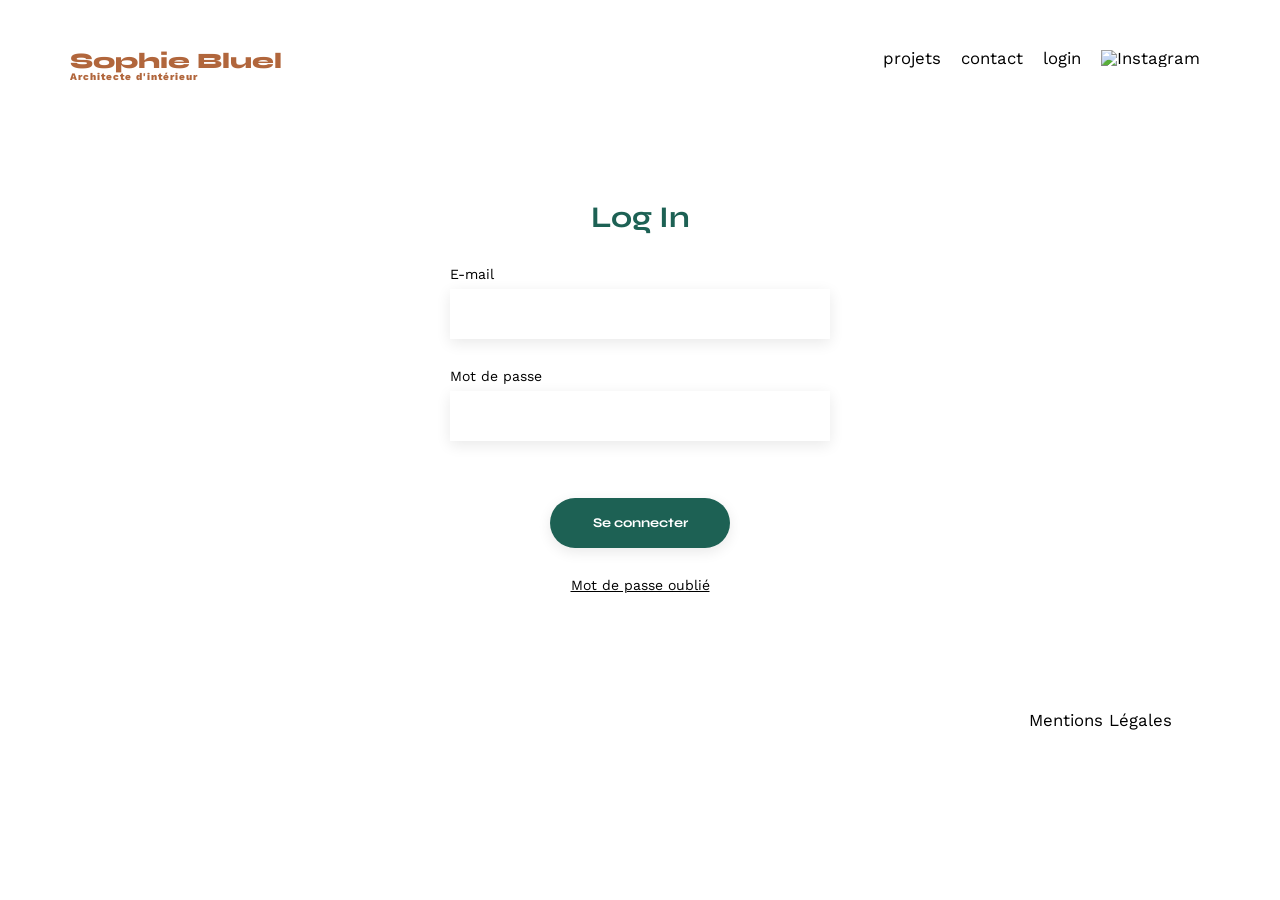
==== FrontEnd/login.html @ b39743c4 "feat: add login page" ====
<!DOCTYPE html>
<html lang="fr">
<head>
	<meta charset="UTF-8">
	<title>Sophie Bluel - Architecte d'intérieur</title>
	<meta name="viewport" content="width=device-width, initial-scale=1.0">
	<link rel="preconnect" href="https://fonts.googleapis.com">
	<link rel="preconnect" href="https://fonts.gstatic.com" crossorigin>
	<link href="https://fonts.googleapis.com/css2?family=Syne:wght@700;800&family=Work+Sans&display=swap" rel="stylesheet">
	<meta name="description" content="">
	<link rel="stylesheet" href="./assets/style.css">
</head>
<body>
<header>
	<h1>Sophie Bluel <span>Architecte d'intérieur</span></h1>
	<nav>
		<ul>
			<li>projets</li>
			<li>contact</li>
			<li>login</li>
			<li><img src="./assets/icons/instagram.png" alt="Instagram"></li>
		</ul>
	</nav>
</header>

<main>

    <section id="login">

        <h2>Log In</h2>

        <form action="#">

          <label for="email">E-mail</label>
          <input type="email" id="email">

          <label for="password">Mot de passe</label>
          <input type="password" id="password">

          <input type="submit" value="Se connecter">

        </form>

        <a href="#">Mot de passe oublié</a>

    </section>

</main>

<footer>
	<nav>
		<ul>
			<li>Mentions Légales</li>
		</ul>
	</nav>
</footer>
<script src="./script.js"></script>
</body>
</html>
---- FrontEnd/assets/style.css ----
/* http://meyerweb.com/eric/tools/css/reset/
   v2.0 | 20110126
   License: none (public domain)
*/

/* ---------- LOGIN ---------- */

#login {
    width: 380px;
    margin: 120px auto;
}

#login h2 {
    text-align: center;
    margin-bottom: 35px;
}

#login form {
    display: flex;
    flex-direction: column;
}

#login label {
    margin-bottom: 8px;
}

#login input {
    height: 50px;
    border: none;
    box-shadow: 0px 4px 14px rgba(0, 0, 0, 0.09);
    margin-bottom: 30px;
    padding: 0 15px;
}

#login input[type="submit"] {
    margin-bottom: 30px;
}

#login a {
    display: block;
    text-align: center;
    color: black;
    text-decoration: underline;
}




html, body, div, span, applet, object, iframe,
h1, h2, h3, h4, h5, h6, p, blockquote, pre,
a, abbr, acronym, address, big, cite, code,
del, dfn, em, img, ins, kbd, q, s, samp,
small, strike, strong, sub, sup, tt, var,
b, u, i, center,
dl, dt, dd, ol, ul, li,
fieldset, form, label, legend,
table, caption, tbody, tfoot, thead, tr, th, td,
article, aside, canvas, details, embed,
figure, figcaption, footer, header, hgroup,
menu, nav, output, ruby, section, summary,
time, mark, audio, video {
	margin: 0;
	padding: 0;
	border: 0;
	font-size: 100%;
	font: inherit;
	vertical-align: baseline;
}
/* HTML5 display-role reset for older browsers */
article, aside, details, figcaption, figure,
footer, header, hgroup, menu, nav, section {
	display: block;
}
body {
	line-height: 1;
}
ol, ul {
	list-style: none;
}
blockquote, q {
	quotes: none;
}
blockquote:before, blockquote:after,
q:before, q:after {
	content: '';
	content: none;
}
table {
	border-collapse: collapse;
	border-spacing: 0;
}
/** end reset css**/
body {
	max-width: 1140px;
	margin:auto;
	font-family: 'Work Sans' ;
	font-size: 14px;
}
header {
	display: flex;
	justify-content: space-between;
	margin: 50px 0
}
section {
	margin: 50px 0
}

h1{
	display: flex;
	flex-direction: column;
	font-family: 'Syne';
	font-size: 22px;
	font-weight: 800;
	color: #B1663C
}

h1 > span {
	font-family: 'Work Sans';
	font-size:10px;
	letter-spacing: 0.1em;
;
}

h2{
	font-family: 'Syne';
	font-weight: 700;
	font-size: 30px;
	color: #1D6154
}
nav ul {
	display: flex;
	align-items: center;
	list-style-type: none;

}
nav li {
	padding: 0 10px;
	font-size: 1.2em;
}

li:hover {
	color: #B1663C;
}
#introduction {
	display: flex;
	align-items: center;
}
#introduction figure {
	flex: 1
}
#introduction img {
	display: block;
	margin: auto;
	width: 80%;
}

#introduction article {
	flex: 1
}
#introduction h2 {
	margin-bottom: 1em;
}

#introduction p {
	margin-bottom: 0.5em;
}
#portfolio h2 {
	text-align: center;
	margin-bottom: 1em;
}
.gallery {
	width: 100%;
	display: grid;
	grid-template-columns: 1fr 1fr 1fr;
	grid-column-gap: 20px;
	grid-row-gap: 20px;
}

.gallery img {
	width: 100%;

}
#contact {
	width: 50%;
margin: auto;
}
#contact > * {
	text-align: center;

}
#contact h2{
	margin-bottom: 20px;
}
#contact form {
	text-align: left;
	margin-top:30px;
	display: flex;
	flex-direction: column;
}

#contact input {
	height: 50px;
	font-size: 1.2em;
	border: none;
	box-shadow: 0px 4px 14px rgba(0, 0, 0, 0.09);
}
#contact label {
	margin: 2em 0 1em 0;
}
#contact textarea {
	border: none;
	box-shadow: 0px 4px 14px rgba(0, 0, 0, 0.09);
}

input[type="submit"]{
	font-family: 'Syne';
	font-weight: 700;
	color: white;
	background-color: #1D6154;
	margin : 2em auto ;
	width: 180px;
	text-align: center;
	border-radius: 60px ;
}

footer nav ul {
	display: flex;
	justify-content: flex-end;
	margin: 2em
}
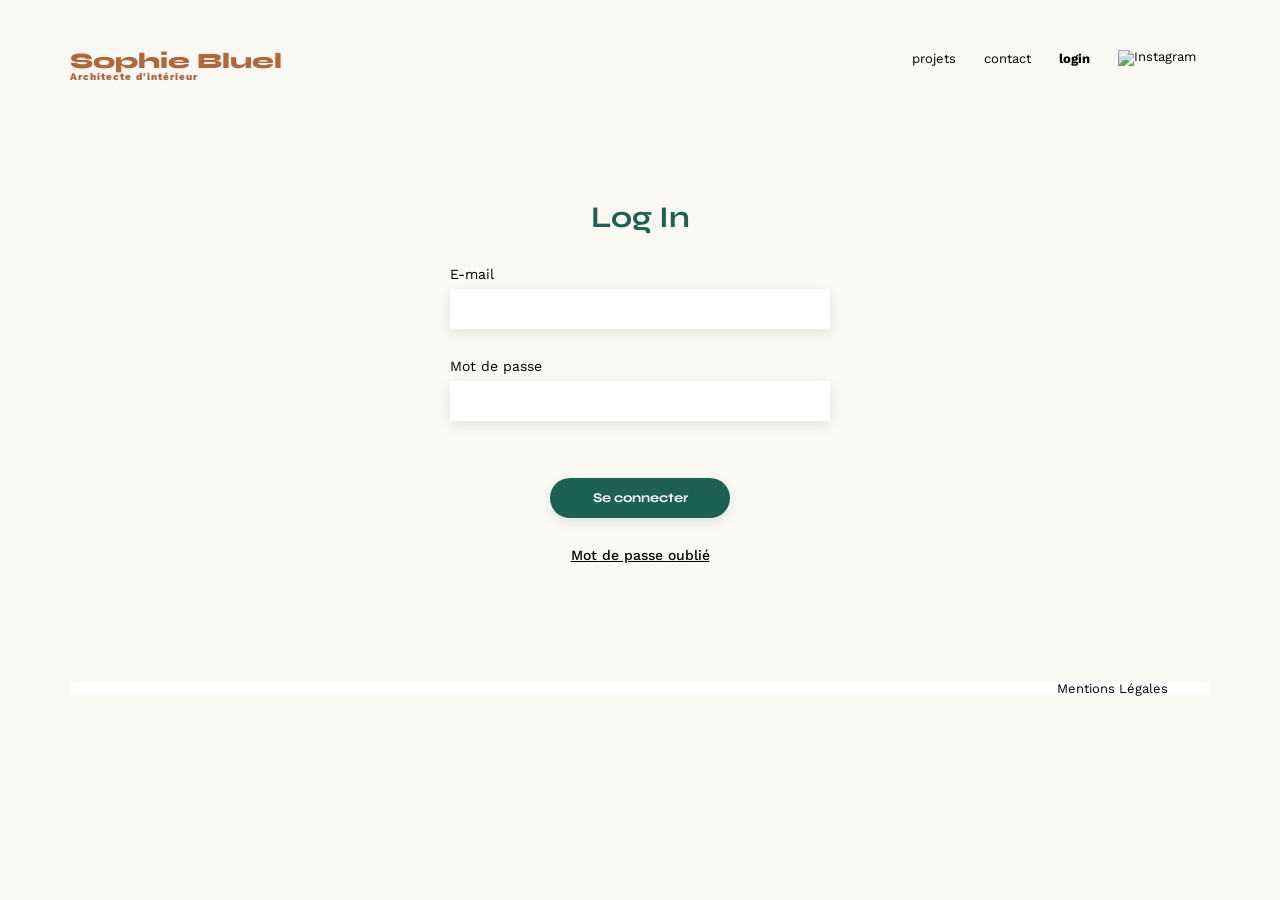
==== commit bd1731a8: "feat: ajouter la galerie de la modale avec les icônes de suppression" ====
--- a/FrontEnd/login.html
+++ b/FrontEnd/login.html
@@ -17,7 +17,7 @@
 		<ul>
 			<li>projets</li>
 			<li>contact</li>
-			<li>login</li>
+			<li><strong>login</strong></li>
 			<li><img src="./assets/icons/instagram.png" alt="Instagram"></li>
 		</ul>
 	</nav>
@@ -53,7 +53,8 @@
 			<li>Mentions Légales</li>
 		</ul>
 	</nav>
+
 </footer>
-<script src="./script.js"></script>
+<script src="./login.js"></script>
 </body>
 </html>
--- a/FrontEnd/assets/style.css
+++ b/FrontEnd/assets/style.css
@@ -25,7 +25,7 @@
 }
 
 #login input {
-    height: 50px;
+    height: 40px;
     border: none;
     box-shadow: 0px 4px 14px rgba(0, 0, 0, 0.09);
     margin-bottom: 30px;
@@ -41,8 +41,14 @@
     text-align: center;
     color: black;
     text-decoration: underline;
-}
-
+	font-weight: 500;
+}
+
+nav img {
+    width: 18px;
+    height: auto;
+	
+}
 
 
 
@@ -95,6 +101,7 @@
 	margin:auto;
 	font-family: 'Work Sans' ;
 	font-size: 14px;
+	background-color: #FAF8F2;
 }
 header {
 	display: flex;
@@ -134,8 +141,12 @@
 
 }
 nav li {
-	padding: 0 10px;
-	font-size: 1.2em;
+	padding: 0 14px;
+	font-size: 13px;
+}
+
+nav li strong {
+    font-weight: 700;
 }
 
 li:hover {
@@ -223,9 +234,92 @@
 	border-radius: 60px ;
 }
 
+footer {
+    background-color: #FFFFFF;
+}
+
 footer nav ul {
 	display: flex;
 	justify-content: flex-end;
 	margin: 2em
 }
 
+.edit-mode {
+    background-color: black;
+    color: white;
+    height: 59px;
+    display: flex;
+    justify-content: center;
+    align-items: center;
+    gap: 10px;
+    font-size: 16px;
+}
+
+
+.hidden {
+    display: none;
+}
+
+.modal {
+    position: fixed;
+    inset: 0;
+    background: rgba(0,0,0,.4);
+
+    display: flex;
+    justify-content: center;
+    align-items: center;
+}
+
+.modal-content {
+    width: 630px;
+    background: white;
+    border-radius: 10px;
+    padding: 40px;
+    position: relative;
+}
+
+.close {
+    position: absolute;
+    right: 25px;
+    top: 20px;
+    font-size: 28px;
+    cursor: pointer;
+}
+
+.modal h3{
+    text-align:center;
+    margin-bottom:30px;
+}
+
+
+.modal-gallery {
+    display: grid;
+    grid-template-columns: repeat(5, 1fr);
+    gap: 15px;
+    margin: 30px 0;
+}
+
+
+.modal-gallery img {
+    width: 100%;
+    height: 110px;
+    object-fit: cover;
+    display: block;
+}
+
+.modal-gallery figure {
+    position: relative;
+    margin: 0;
+}
+
+.modal-gallery .fa-trash-can {
+    position: absolute;
+    top: 6px;
+    right: 6px;
+    background-color: black;
+    color: white;
+    font-size: 10px;
+    padding: 5px;
+    border-radius: 2px;
+    cursor: pointer;
+}
